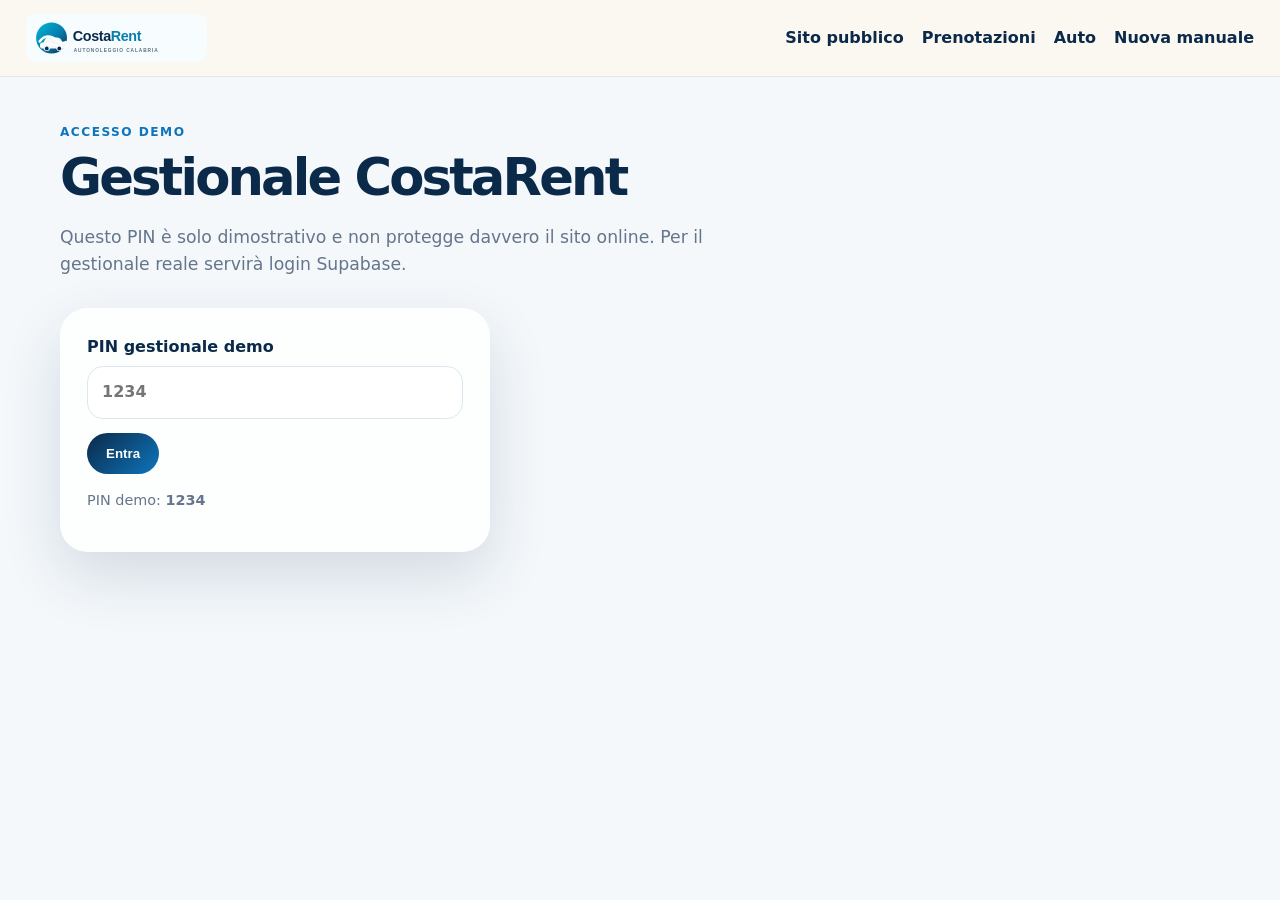
==== admin.html @ a985a546 "Add files via upload" ====
<!doctype html>
<html lang="it">
<head>
  <meta charset="utf-8" />
  <meta name="viewport" content="width=device-width, initial-scale=1" />
  <title>Gestionale CostaRent</title>
  <meta name="robots" content="noindex" />
  <link rel="icon" href="assets/favicon.svg" type="image/svg+xml" />
  <link rel="stylesheet" href="styles.css" />
</head>
<body class="admin-body">
  <header class="site-header admin-header">
    <a class="brand" href="index.html"><img src="assets/logo.svg" alt="CostaRent" /></a>
    <nav class="nav admin-nav"><a href="index.html">Sito pubblico</a><a href="#prenotazioni">Prenotazioni</a><a href="#auto-admin">Auto</a><a href="#manuale">Nuova manuale</a></nav>
  </header>

  <main class="section-pad admin-main">
    <div class="container">
      <section class="admin-login" id="adminLogin">
        <div class="section-head"><span class="eyebrow">Accesso demo</span><h1>Gestionale CostaRent</h1><p>Questo PIN è solo dimostrativo e non protegge davvero il sito online. Per il gestionale reale servirà login Supabase.</p></div>
        <div class="booking-form small-form">
          <label>PIN gestionale demo <input type="password" id="adminPin" placeholder="1234" /></label>
          <button class="btn btn-primary" id="loginBtn" type="button">Entra</button>
          <p class="form-small">PIN demo: <strong>1234</strong></p>
        </div>
      </section>

      <section class="admin-dashboard hidden" id="adminDashboard">
        <div class="section-head admin-title-row">
          <div><span class="eyebrow">Pannello operativo</span><h1>Gestionale CostaRent</h1><p>Gestisci auto, prezzi, disponibilità e prenotazioni. I dati demo sono salvati nel browser.</p></div>
          <div class="action-row"><button class="btn btn-secondary" id="exportJson" type="button">Esporta backup</button><label class="btn btn-ghost file-label">Importa backup<input type="file" id="importJson" accept="application/json" /></label><button class="btn btn-danger" id="resetDemo" type="button">Reset demo</button></div>
        </div>

        <div class="dashboard-grid">
          <article class="stat-card"><span>Richieste totali</span><strong id="statBookings">0</strong></article>
          <article class="stat-card"><span>Auto attive</span><strong id="statCars">0</strong></article>
          <article class="stat-card"><span>Incasso stimato</span><strong id="statRevenue">0€</strong></article>
          <article class="stat-card"><span>Occupate oggi</span><strong id="statBusy">0</strong></article>
        </div>

        <section class="admin-section" id="prenotazioni">
          <div class="admin-section-head"><div><span class="eyebrow">Prenotazioni</span><h2>Richieste e noleggi</h2></div><button class="btn btn-secondary" id="exportCsv" type="button">Esporta CSV</button></div>
          <div class="filters-row">
            <label>Cerca <input type="search" id="bookingSearch" placeholder="Nome, telefono, auto..." /></label>
            <label>Stato <select id="statusFilter"><option value="">Tutti</option><option>Richiesta</option><option>Confermata</option><option>In corso</option><option>Conclusa</option><option>Annullata</option></select></label>
          </div>
          <div class="table-wrap"><table class="data-table"><thead><tr><th>Cliente</th><th>Auto</th><th>Date</th><th>Giorni</th><th>Totale</th><th>Stato</th><th>Azioni</th></tr></thead><tbody id="adminBookingsBody"></tbody></table></div>
        </section>

        <section class="admin-section" id="auto-admin">
          <div class="admin-section-head"><div><span class="eyebrow">Flotta</span><h2>Auto e prezzi</h2></div></div>
          <div class="admin-grid-2">
            <form class="booking-form" id="carForm">
              <h3 id="carFormTitle">Aggiungi/modifica auto</h3>
              <input type="hidden" id="carId" />
              <label>Nome auto <input type="text" id="carName" placeholder="Fiat Panda Hybrid 1" required /></label>
              <div class="form-row"><label>Nome breve <input type="text" id="carShort" placeholder="Panda 1" /></label><label>Targa/telaio demo <input type="text" id="carPlate" placeholder="Da definire" /></label></div>
              <div class="form-row"><label>Posti <input type="number" id="carSeats" min="2" max="9" value="4" /></label><label>Alimentazione <input type="text" id="carFuel" placeholder="Hybrid" /></label></div>
              <div class="form-row"><label>Prezzo luglio/agosto <input type="number" id="carSummer" min="0" required /></label><label>Prezzo altri mesi <input type="number" id="carLow" min="0" required /></label></div>
              <label>Stato <select id="carStatus"><option value="active">Attiva/prenotabile</option><option value="maintenance">Manutenzione</option><option value="inactive">Non visibile</option></select></label>
              <label>Descrizione <textarea id="carDescription" rows="3" placeholder="Compatta, economica, ideale per..."></textarea></label>
              <div class="action-row"><button class="btn btn-primary" type="submit">Salva auto</button><button class="btn btn-ghost" id="newCar" type="button">Nuova</button></div>
            </form>
            <div class="table-wrap"><table class="data-table"><thead><tr><th>Auto</th><th>Prezzi</th><th>Stato</th><th>Azioni</th></tr></thead><tbody id="adminCarsBody"></tbody></table></div>
          </div>
        </section>

        <section class="admin-section" id="manuale">
          <div class="admin-section-head"><div><span class="eyebrow">Inserimento manuale</span><h2>Nuova prenotazione dal gestionale</h2><p>Utile se ti chiamano su WhatsApp o telefono.</p></div></div>
          <form class="booking-form" id="manualBookingForm">
            <div class="form-row"><label>Auto <select id="manualCar"></select></label><label>Stato <select id="manualStatus"><option>Richiesta</option><option>Confermata</option><option>In corso</option></select></label></div>
            <div class="form-row"><label>Dal <input type="date" id="manualStart" required /></label><label>Al <input type="date" id="manualEnd" required /></label></div>
            <div class="form-row"><label>Cliente <input type="text" id="manualName" required /></label><label>Telefono <input type="tel" id="manualPhone" required /></label></div>
            <label>Ritiro/consegna <input type="text" id="manualPickup" /></label>
            <label>Note <textarea id="manualNotes" rows="3"></textarea></label>
            <div class="estimate" id="manualEstimate">Seleziona auto e date.</div>
            <button class="btn btn-primary" type="submit">Salva prenotazione manuale</button>
          </form>
        </section>
      </section>
    </div>
  </main>
  <script src="admin.js"></script>
</body>
</html>
---- styles.css ----
:root{--navy:#0b2a4a;--blue:#0e75bc;--cyan:#39b7d7;--sand:#f6e7c9;--cream:#fbf7ef;--ink:#132238;--muted:#65758b;--line:#dce6ef;--white:#fff;--green:#18966f;--red:#d94848;--orange:#d98b18;--shadow:0 24px 60px rgba(11,42,74,.14);--radius:28px}*{box-sizing:border-box}html{scroll-behavior:smooth}body{margin:0;font-family:Inter,system-ui,-apple-system,BlinkMacSystemFont,"Segoe UI",sans-serif;color:var(--ink);background:var(--cream);line-height:1.55}a{color:inherit}.container{width:min(100% - 40px,1160px);margin:0 auto}.site-header{position:sticky;top:0;z-index:40;display:flex;align-items:center;justify-content:space-between;gap:20px;padding:14px 26px;background:rgba(251,247,239,.88);backdrop-filter:blur(16px);border-bottom:1px solid rgba(11,42,74,.08)}.brand img{height:48px;display:block}.nav{display:flex;align-items:center;gap:18px;font-weight:750}.nav a{text-decoration:none;color:var(--navy)}.nav-cta{background:var(--navy);color:#fff!important;padding:10px 16px;border-radius:999px}.nav-toggle{display:none;border:0;background:var(--navy);color:#fff;font-size:22px;border-radius:12px;padding:8px 12px}.section-pad{padding:78px 0}.hero{position:relative;overflow:hidden;min-height:calc(100vh - 76px);display:grid;align-items:center}.hero-bg{position:absolute;inset:0;background:radial-gradient(circle at 15% 10%,rgba(57,183,215,.22),transparent 34%),linear-gradient(135deg,#fdf9ef 0%,#edf9ff 54%,#d7edf7 100%);z-index:-2}.hero-bg:after{content:"";position:absolute;right:-10%;bottom:-15%;width:52vw;height:52vw;background:linear-gradient(135deg,rgba(14,117,188,.2),rgba(11,42,74,.05));border-radius:50%;z-index:-1}.hero-grid{display:grid;grid-template-columns:1.05fr .95fr;gap:48px;align-items:center}.eyebrow{display:inline-flex;text-transform:uppercase;letter-spacing:.12em;font-size:.76rem;font-weight:900;color:var(--blue);margin-bottom:10px}.hero h1,.section-head h2,.admin-main h1{font-size:clamp(2.4rem,6vw,5rem);line-height:.98;margin:0 0 22px;color:var(--navy);letter-spacing:-.055em}.section-head h2{font-size:clamp(2rem,4vw,3.4rem)}.admin-main h1{font-size:clamp(2rem,4vw,3.5rem)}.hero p,.section-head p,.booking-intro p{font-size:1.08rem;color:var(--muted);max-width:720px}.hero-actions,.cta-actions,.action-row,.wizard-buttons,.filters-row{display:flex;gap:12px;flex-wrap:wrap;align-items:center}.btn{appearance:none;border:0;border-radius:999px;padding:13px 19px;font-weight:850;text-decoration:none;display:inline-flex;align-items:center;justify-content:center;gap:8px;cursor:pointer;transition:.2s ease;box-shadow:none}.btn:hover{transform:translateY(-1px)}.btn-primary{background:linear-gradient(135deg,var(--navy),var(--blue));color:#fff}.btn-secondary{background:#fff;color:var(--navy);border:1px solid var(--line)}.btn-ghost{background:transparent;border:1px solid var(--line);color:var(--navy)}.btn-danger{background:#fff0f0;color:#a31d1d;border:1px solid #ffd1d1}.btn-light{background:#fff;color:var(--navy)}.btn-outline-light{background:transparent;color:#fff;border:1px solid rgba(255,255,255,.55)}.trust-row{display:flex;gap:10px;flex-wrap:wrap;margin-top:26px}.trust-row span{padding:8px 12px;border-radius:999px;background:rgba(255,255,255,.75);font-size:.9rem;font-weight:800;color:var(--navy)}.hero-card,.fleet-card,.pricing-card,.pricing-note,.booking-form,.step,.stat-card,.admin-login .small-form{position:relative;background:rgba(255,255,255,.78);border:1px solid rgba(255,255,255,.88);box-shadow:var(--shadow);border-radius:var(--radius);padding:26px;overflow:hidden}.hero-card{min-height:440px;display:grid;align-content:end}.card-glow{position:absolute;inset:auto -80px -80px auto;width:240px;height:240px;border-radius:50%;background:rgba(57,183,215,.24)}.car-illustration{height:230px;position:relative}.road{position:absolute;left:0;right:0;bottom:38px;height:8px;background:linear-gradient(90deg,transparent,var(--navy),transparent);border-radius:999px}.car-shape{position:absolute;left:10%;right:8%;bottom:58px;height:92px;background:linear-gradient(135deg,var(--blue),var(--navy));border-radius:38px 54px 26px 26px}.car-shape:before{content:"";position:absolute;left:18%;top:-42px;width:45%;height:60px;background:inherit;border-radius:55px 65px 0 0}.window{position:absolute;left:25%;top:-30px;width:30%;height:35px;background:#dff6ff;border-radius:32px 32px 4px 4px}.wheel{position:absolute;bottom:-26px;width:52px;height:52px;background:#071c32;border:8px solid #fff;border-radius:50%}.wheel-left{left:18%}.wheel-right{right:16%}.mini-list{padding-left:20px;color:var(--muted);font-weight:650}.strip{background:var(--navy);color:#fff}.strip-grid{display:grid;grid-template-columns:repeat(4,1fr)}.strip-grid div{padding:22px;border-right:1px solid rgba(255,255,255,.16)}.strip-grid strong{display:block;font-size:1.8rem}.strip-grid span{color:#b7d3e6}.section-head{margin-bottom:30px}.section-head.inline-head,.admin-title-row,.admin-section-head{display:flex;justify-content:space-between;gap:20px;align-items:flex-start}.alt{background:#eef7fb}.fleet-grid,.pricing-grid,.steps-grid,.dashboard-grid,.admin-grid-2{display:grid;gap:20px}.fleet-grid.three{grid-template-columns:repeat(3,1fr)}.pricing-grid{grid-template-columns:1fr 1fr 1fr}.steps-grid{grid-template-columns:repeat(4,1fr)}.dashboard-grid{grid-template-columns:repeat(4,1fr);margin:20px 0 30px}.admin-grid-2{grid-template-columns:.9fr 1.1fr;align-items:start}.fleet-card h3,.pricing-card h3,.step h3{margin:10px 0;color:var(--navy)}.fleet-top{display:flex;justify-content:space-between;align-items:center;gap:10px}.badge,.price-tag,.status-pill{display:inline-flex;align-items:center;border-radius:999px;padding:6px 10px;font-size:.82rem;font-weight:900}.badge{background:#eaf7ff;color:var(--blue)}.price-tag{background:#fff3cf;color:#8f6200}.status-pill{background:#eef3f7;color:#30445d}.status-pill.request{background:#fff3cf;color:#8f6200}.status-pill.confirmed{background:#dff9ed;color:#0d7b56}.status-pill.active{background:#dff9ed;color:#0d7b56}.status-pill.running{background:#e7f1ff;color:#155da4}.status-pill.done{background:#eff2f4;color:#51606f}.status-pill.cancelled,.status-pill.inactive{background:#ffe8e8;color:#b42318}.status-pill.maintenance{background:#fff0dd;color:#a45b00}.fleet-car,.car-icon{display:block;border-radius:36px;background:linear-gradient(135deg,var(--blue),var(--navy));position:relative}.fleet-car{height:110px;margin:20px 0}.fleet-car:before,.car-icon:before{content:"";position:absolute;left:22%;top:25%;width:42%;height:28%;border-radius:20px 20px 4px 4px;background:#dff6ff}.fleet-car:after,.car-icon:after{content:"";position:absolute;left:16%;right:16%;bottom:-13px;height:26px;background:radial-gradient(circle at 25% 50%,#071c32 0 10px,transparent 11px),radial-gradient(circle at 75% 50%,#071c32 0 10px,transparent 11px)}.panda-2{background:linear-gradient(135deg,#19a3bf,#0b2a4a)}.ypsilon{background:linear-gradient(135deg,#d8a24b,#0b2a4a)}.car-icon{width:54px;height:34px;border-radius:14px}.features{list-style:none;padding:0;margin:16px 0;display:grid;gap:8px}.features li{padding-left:20px;position:relative;color:var(--muted)}.features li:before{content:"✓";position:absolute;left:0;color:var(--green);font-weight:900}.text-link{border:0;background:transparent;color:var(--blue);font-weight:900;cursor:pointer;padding:0}.booking-layout{display:grid;grid-template-columns:.85fr 1.15fr;gap:30px;align-items:start}.notice{background:#fff7dc;border:1px solid #f0d88f;border-radius:20px;padding:16px;color:#7b5a00}.booking-panel{background:rgba(255,255,255,.45);border:1px solid var(--line);padding:12px;border-radius:34px}.booking-steps{display:grid;grid-template-columns:repeat(4,1fr);gap:10px;margin-bottom:16px}.booking-step{border:1px solid var(--line);background:#fff;color:var(--muted);border-radius:18px;padding:12px;font-weight:900;cursor:pointer}.booking-step.active{background:var(--navy);color:#fff}.booking-step span{display:inline-grid;place-items:center;width:24px;height:24px;border-radius:50%;background:rgba(255,255,255,.18);margin-right:4px}.form-screen{display:none}.form-screen.active{display:block}.form-row{display:grid;grid-template-columns:1fr 1fr;gap:14px}label{display:grid;gap:7px;font-weight:850;color:var(--navy);margin-bottom:14px}input,select,textarea{width:100%;border:1px solid var(--line);border-radius:16px;padding:13px 14px;font:inherit;background:#fff;color:var(--ink)}textarea{resize:vertical}.car-choice-grid{display:grid;gap:12px}.car-choice{display:grid;grid-template-columns:auto 1fr auto;gap:14px;text-align:left;align-items:center;border:1px solid var(--line);background:#fff;border-radius:20px;padding:14px;cursor:pointer}.car-choice.selected{border-color:var(--blue);box-shadow:0 0 0 4px rgba(14,117,188,.12)}.car-choice h4{margin:0;color:var(--navy)}.car-choice p{margin:2px 0 0;color:var(--muted);font-size:.93rem}.availability-box,.estimate,.summary-card{border-radius:18px;border:1px solid var(--line);padding:14px;background:#fff;margin:14px 0}.availability-box.ok{background:#eafaf2;border-color:#abebce;color:#0b6a4b}.availability-box.no{background:#fff0f0;border-color:#ffd1d1;color:#a31d1d}.summary-card{display:grid;gap:9px}.summary-row{display:flex;justify-content:space-between;gap:12px;border-bottom:1px dashed var(--line);padding-bottom:8px}.summary-row:last-child{border-bottom:0}.form-small{font-size:.9rem;color:var(--muted)}.wizard-buttons{justify-content:space-between;margin-top:18px}.table-wrap{overflow:auto;background:#fff;border:1px solid var(--line);border-radius:24px;box-shadow:0 12px 30px rgba(11,42,74,.07)}.data-table{width:100%;border-collapse:collapse;min-width:760px}.data-table th,.data-table td{padding:14px;border-bottom:1px solid var(--line);text-align:left;vertical-align:top}.data-table th{background:#f5f9fc;color:var(--navy);font-size:.86rem;text-transform:uppercase;letter-spacing:.06em}.empty-row{text-align:center!important;color:var(--muted);padding:30px!important}.step span{display:grid;place-items:center;width:42px;height:42px;border-radius:50%;background:var(--navy);color:#fff;font-weight:900}.cta-band{background:linear-gradient(135deg,var(--navy),var(--blue));color:#fff;padding:54px 0}.cta-grid{display:flex;justify-content:space-between;align-items:center;gap:20px}.cta-grid h2{font-size:2.4rem;margin:0}.footer{background:#071c32;color:#d7e6f1;padding:46px 0 20px}.footer-grid{display:grid;grid-template-columns:1.4fr .8fr 1fr;gap:26px}.footer-logo{height:52px;filter:brightness(1.5)}.footer a{display:block;text-decoration:none;color:#d7e6f1;margin:7px 0}.admin-body{background:#f4f8fb}.admin-main{padding-top:42px}.hidden{display:none!important}.small-form{max-width:430px}.admin-section{margin-top:34px}.stat-card{box-shadow:none}.stat-card span{color:var(--muted);font-weight:850}.stat-card strong{display:block;margin-top:8px;font-size:2rem;color:var(--navy)}.filters-row{margin:10px 0 18px}.filters-row label{min-width:220px;margin-bottom:0}.inline-actions{display:flex;gap:6px;flex-wrap:wrap}.mini-btn{border:1px solid var(--line);background:#fff;border-radius:12px;padding:7px 9px;font-weight:850;cursor:pointer}.mini-btn.danger{color:#b42318;background:#fff0f0}.file-label input{display:none}.prices-wrap .data-table{min-width:600px}
@media (max-width:920px){.nav-toggle{display:block}.nav{position:absolute;top:78px;left:12px;right:12px;background:#fff;border:1px solid var(--line);border-radius:24px;box-shadow:var(--shadow);padding:18px;display:none;flex-direction:column;align-items:stretch}.nav.open{display:flex}.hero-grid,.booking-layout,.admin-grid-2{grid-template-columns:1fr}.fleet-grid.three,.pricing-grid,.steps-grid,.dashboard-grid{grid-template-columns:1fr 1fr}.section-head.inline-head,.admin-title-row,.admin-section-head,.cta-grid{display:grid}.admin-nav{display:flex;position:static;box-shadow:none;border:0;background:transparent;flex-direction:row;padding:0}.admin-header .nav{display:flex}.admin-header .nav-toggle{display:none}}
@media (max-width:560px){.container{width:min(100% - 24px,1160px)}.section-pad{padding:52px 0}.site-header{padding:12px}.brand img{height:42px}.hero-card,.fleet-card,.pricing-card,.pricing-note,.booking-form,.step{border-radius:22px;padding:20px}.strip-grid,.fleet-grid.three,.pricing-grid,.steps-grid,.dashboard-grid{grid-template-columns:1fr}.strip-grid div{border-right:0;border-bottom:1px solid rgba(255,255,255,.16)}.form-row,.booking-steps{grid-template-columns:1fr}.hero-actions .btn,.cta-actions .btn,.action-row .btn,.wizard-buttons .btn{width:100%}.car-choice{grid-template-columns:auto 1fr}.car-choice .price-tag{grid-column:1 / -1;justify-self:start}.summary-row{display:grid}.footer-grid{grid-template-columns:1fr}.admin-header{align-items:flex-start}.admin-header .nav{flex-wrap:wrap;font-size:.9rem}.data-table{min-width:720px}}
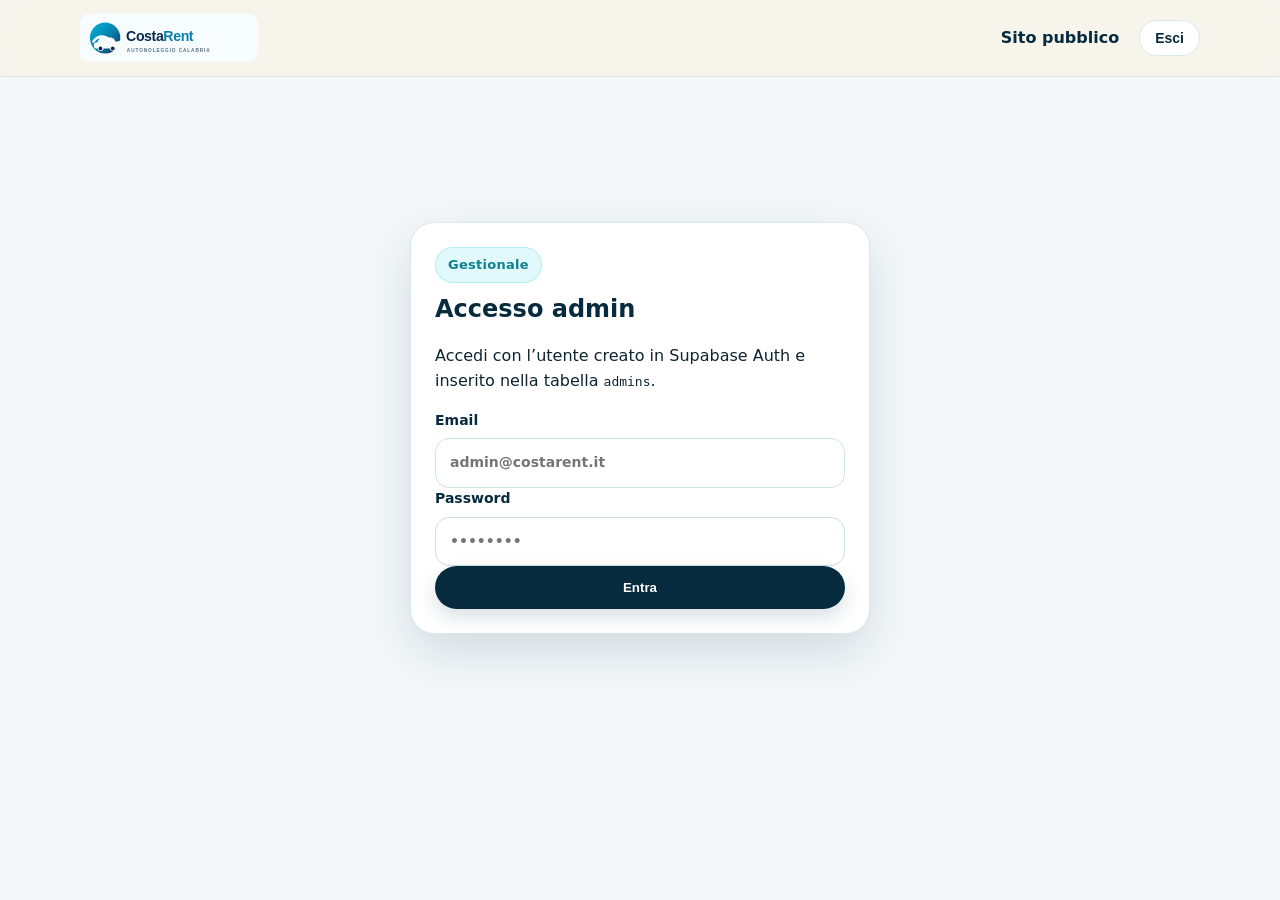
==== commit c74a187c: "Add files via upload" ====
--- a/admin.html
+++ b/admin.html
@@ -4,82 +4,147 @@
   <meta charset="utf-8" />
   <meta name="viewport" content="width=device-width, initial-scale=1" />
   <title>Gestionale CostaRent</title>
-  <meta name="robots" content="noindex" />
-  <link rel="icon" href="assets/favicon.svg" type="image/svg+xml" />
+  <link rel="icon" href="assets/favicon.svg" />
   <link rel="stylesheet" href="styles.css" />
 </head>
 <body class="admin-body">
   <header class="site-header admin-header">
-    <a class="brand" href="index.html"><img src="assets/logo.svg" alt="CostaRent" /></a>
-    <nav class="nav admin-nav"><a href="index.html">Sito pubblico</a><a href="#prenotazioni">Prenotazioni</a><a href="#auto-admin">Auto</a><a href="#manuale">Nuova manuale</a></nav>
+    <nav class="nav container">
+      <a class="brand" href="index.html"><img src="assets/logo.svg" alt="CostaRent" /></a>
+      <div class="nav-links always-visible">
+        <a href="index.html">Sito pubblico</a>
+        <button class="btn btn-small btn-ghost" id="logoutBtn">Esci</button>
+      </div>
+    </nav>
   </header>
 
-  <main class="section-pad admin-main">
-    <div class="container">
-      <section class="admin-login" id="adminLogin">
-        <div class="section-head"><span class="eyebrow">Accesso demo</span><h1>Gestionale CostaRent</h1><p>Questo PIN è solo dimostrativo e non protegge davvero il sito online. Per il gestionale reale servirà login Supabase.</p></div>
-        <div class="booking-form small-form">
-          <label>PIN gestionale demo <input type="password" id="adminPin" placeholder="1234" /></label>
-          <button class="btn btn-primary" id="loginBtn" type="button">Entra</button>
-          <p class="form-small">PIN demo: <strong>1234</strong></p>
+  <main class="container admin-main">
+    <section id="loginPanel" class="login-panel">
+      <div class="login-card">
+        <span class="eyebrow">Gestionale</span>
+        <h1>Accesso admin</h1>
+        <p>Accedi con l’utente creato in Supabase Auth e inserito nella tabella <code>admins</code>.</p>
+        <form id="loginForm">
+          <label>Email<input id="loginEmail" type="email" required placeholder="admin@costarent.it" /></label>
+          <label>Password<input id="loginPassword" type="password" required placeholder="••••••••" /></label>
+          <button class="btn btn-full" type="submit">Entra</button>
+          <p class="form-msg" id="loginMessage"></p>
+        </form>
+      </div>
+    </section>
+
+    <section id="adminPanel" class="hidden">
+      <div class="admin-title">
+        <div>
+          <span class="eyebrow">Dashboard</span>
+          <h1>Gestionale CostaRent</h1>
+        </div>
+        <button class="btn" id="refreshBtn">Aggiorna</button>
+      </div>
+
+      <div class="stats-grid">
+        <div class="stat"><small>Richieste nuove</small><strong id="statRequests">0</strong></div>
+        <div class="stat"><small>Confermate/in corso</small><strong id="statActive">0</strong></div>
+        <div class="stat"><small>Auto attive</small><strong id="statCars">0</strong></div>
+        <div class="stat"><small>Incasso stimato</small><strong id="statRevenue">0€</strong></div>
+      </div>
+
+      <div class="tabs">
+        <button class="tab-btn active" data-tab="bookingsTab">Prenotazioni</button>
+        <button class="tab-btn" data-tab="carsTab">Auto</button>
+        <button class="tab-btn" data-tab="manualTab">Nuova prenotazione manuale</button>
+      </div>
+
+      <section id="bookingsTab" class="tab-panel">
+        <div class="admin-card">
+          <div class="table-toolbar">
+            <h2>Prenotazioni</h2>
+            <div>
+              <select id="statusFilter">
+                <option value="all">Tutti gli stati</option>
+                <option value="request">Richiesta</option>
+                <option value="confirmed">Confermata</option>
+                <option value="active">In corso</option>
+                <option value="completed">Conclusa</option>
+                <option value="cancelled">Annullata</option>
+              </select>
+              <button class="btn btn-small" id="exportCsvBtn">Esporta CSV</button>
+            </div>
+          </div>
+          <div class="table-wrap">
+            <table>
+              <thead>
+                <tr><th>Codice</th><th>Cliente</th><th>Auto</th><th>Date</th><th>Totale</th><th>Stato</th><th>Azioni</th></tr>
+              </thead>
+              <tbody id="bookingsTable"></tbody>
+            </table>
+          </div>
         </div>
       </section>
 
-      <section class="admin-dashboard hidden" id="adminDashboard">
-        <div class="section-head admin-title-row">
-          <div><span class="eyebrow">Pannello operativo</span><h1>Gestionale CostaRent</h1><p>Gestisci auto, prezzi, disponibilità e prenotazioni. I dati demo sono salvati nel browser.</p></div>
-          <div class="action-row"><button class="btn btn-secondary" id="exportJson" type="button">Esporta backup</button><label class="btn btn-ghost file-label">Importa backup<input type="file" id="importJson" accept="application/json" /></label><button class="btn btn-danger" id="resetDemo" type="button">Reset demo</button></div>
+      <section id="carsTab" class="tab-panel hidden">
+        <div class="admin-grid">
+          <div class="admin-card">
+            <h2>Auto in flotta</h2>
+            <div id="adminCarsList" class="admin-cars-list"></div>
+          </div>
+          <div class="admin-card">
+            <h2 id="carFormTitle">Aggiungi auto</h2>
+            <form id="carForm" class="stack-form">
+              <input type="hidden" id="carId" />
+              <label>Nome auto<input id="carName" type="text" required placeholder="Fiat Panda Hybrid 1" /></label>
+              <label>Slug<input id="carSlug" type="text" required placeholder="panda-hybrid-1" /></label>
+              <div class="two-cols">
+                <label>Categoria<input id="carCategory" type="text" placeholder="Citycar Hybrid" /></label>
+                <label>Alimentazione<input id="carFuel" type="text" placeholder="Hybrid" /></label>
+              </div>
+              <div class="three-cols">
+                <label>Posti<input id="carSeats" type="number" min="1" value="5" /></label>
+                <label>Porte<input id="carDoors" type="number" min="1" value="5" /></label>
+                <label>Ordine<input id="carOrder" type="number" min="0" value="1" /></label>
+              </div>
+              <div class="two-cols">
+                <label>Prezzo luglio/agosto<input id="carHighPrice" type="number" min="0" step="1" required /></label>
+                <label>Prezzo altri mesi<input id="carLowPrice" type="number" min="0" step="1" required /></label>
+              </div>
+              <label>Cauzione indicativa<input id="carDeposit" type="number" min="0" step="50" /></label>
+              <label>Descrizione<textarea id="carDescription" rows="3"></textarea></label>
+              <label>URL immagine<input id="carImage" type="url" placeholder="https://..." /></label>
+              <label class="check-row"><input id="carActive" type="checkbox" checked /> Visibile sul sito</label>
+              <div class="button-row">
+                <button class="btn" type="submit">Salva auto</button>
+                <button class="btn btn-ghost" type="button" id="resetCarForm">Pulisci</button>
+              </div>
+              <p class="form-msg" id="carFormMessage"></p>
+            </form>
+          </div>
         </div>
+      </section>
 
-        <div class="dashboard-grid">
-          <article class="stat-card"><span>Richieste totali</span><strong id="statBookings">0</strong></article>
-          <article class="stat-card"><span>Auto attive</span><strong id="statCars">0</strong></article>
-          <article class="stat-card"><span>Incasso stimato</span><strong id="statRevenue">0€</strong></article>
-          <article class="stat-card"><span>Occupate oggi</span><strong id="statBusy">0</strong></article>
+      <section id="manualTab" class="tab-panel hidden">
+        <div class="admin-card narrow">
+          <h2>Inserisci prenotazione manuale</h2>
+          <form id="manualBookingForm" class="stack-form">
+            <label>Auto<select id="manualCar" required></select></label>
+            <div class="two-cols">
+              <label>Ritiro<input id="manualPickup" type="date" required /></label>
+              <label>Riconsegna<input id="manualReturn" type="date" required /></label>
+            </div>
+            <div class="two-cols">
+              <label>Nome cliente<input id="manualName" required /></label>
+              <label>Telefono<input id="manualPhone" required /></label>
+            </div>
+            <label>Email<input id="manualEmail" type="email" required /></label>
+            <label>Note<textarea id="manualNotes" rows="3"></textarea></label>
+            <button class="btn" type="submit">Crea prenotazione</button>
+            <p class="form-msg" id="manualMessage"></p>
+          </form>
         </div>
+      </section>
+    </section>
+  </main>
 
-        <section class="admin-section" id="prenotazioni">
-          <div class="admin-section-head"><div><span class="eyebrow">Prenotazioni</span><h2>Richieste e noleggi</h2></div><button class="btn btn-secondary" id="exportCsv" type="button">Esporta CSV</button></div>
-          <div class="filters-row">
-            <label>Cerca <input type="search" id="bookingSearch" placeholder="Nome, telefono, auto..." /></label>
-            <label>Stato <select id="statusFilter"><option value="">Tutti</option><option>Richiesta</option><option>Confermata</option><option>In corso</option><option>Conclusa</option><option>Annullata</option></select></label>
-          </div>
-          <div class="table-wrap"><table class="data-table"><thead><tr><th>Cliente</th><th>Auto</th><th>Date</th><th>Giorni</th><th>Totale</th><th>Stato</th><th>Azioni</th></tr></thead><tbody id="adminBookingsBody"></tbody></table></div>
-        </section>
-
-        <section class="admin-section" id="auto-admin">
-          <div class="admin-section-head"><div><span class="eyebrow">Flotta</span><h2>Auto e prezzi</h2></div></div>
-          <div class="admin-grid-2">
-            <form class="booking-form" id="carForm">
-              <h3 id="carFormTitle">Aggiungi/modifica auto</h3>
-              <input type="hidden" id="carId" />
-              <label>Nome auto <input type="text" id="carName" placeholder="Fiat Panda Hybrid 1" required /></label>
-              <div class="form-row"><label>Nome breve <input type="text" id="carShort" placeholder="Panda 1" /></label><label>Targa/telaio demo <input type="text" id="carPlate" placeholder="Da definire" /></label></div>
-              <div class="form-row"><label>Posti <input type="number" id="carSeats" min="2" max="9" value="4" /></label><label>Alimentazione <input type="text" id="carFuel" placeholder="Hybrid" /></label></div>
-              <div class="form-row"><label>Prezzo luglio/agosto <input type="number" id="carSummer" min="0" required /></label><label>Prezzo altri mesi <input type="number" id="carLow" min="0" required /></label></div>
-              <label>Stato <select id="carStatus"><option value="active">Attiva/prenotabile</option><option value="maintenance">Manutenzione</option><option value="inactive">Non visibile</option></select></label>
-              <label>Descrizione <textarea id="carDescription" rows="3" placeholder="Compatta, economica, ideale per..."></textarea></label>
-              <div class="action-row"><button class="btn btn-primary" type="submit">Salva auto</button><button class="btn btn-ghost" id="newCar" type="button">Nuova</button></div>
-            </form>
-            <div class="table-wrap"><table class="data-table"><thead><tr><th>Auto</th><th>Prezzi</th><th>Stato</th><th>Azioni</th></tr></thead><tbody id="adminCarsBody"></tbody></table></div>
-          </div>
-        </section>
-
-        <section class="admin-section" id="manuale">
-          <div class="admin-section-head"><div><span class="eyebrow">Inserimento manuale</span><h2>Nuova prenotazione dal gestionale</h2><p>Utile se ti chiamano su WhatsApp o telefono.</p></div></div>
-          <form class="booking-form" id="manualBookingForm">
-            <div class="form-row"><label>Auto <select id="manualCar"></select></label><label>Stato <select id="manualStatus"><option>Richiesta</option><option>Confermata</option><option>In corso</option></select></label></div>
-            <div class="form-row"><label>Dal <input type="date" id="manualStart" required /></label><label>Al <input type="date" id="manualEnd" required /></label></div>
-            <div class="form-row"><label>Cliente <input type="text" id="manualName" required /></label><label>Telefono <input type="tel" id="manualPhone" required /></label></div>
-            <label>Ritiro/consegna <input type="text" id="manualPickup" /></label>
-            <label>Note <textarea id="manualNotes" rows="3"></textarea></label>
-            <div class="estimate" id="manualEstimate">Seleziona auto e date.</div>
-            <button class="btn btn-primary" type="submit">Salva prenotazione manuale</button>
-          </form>
-        </section>
-      </section>
-    </div>
-  </main>
-  <script src="admin.js"></script>
+  <script src="config.js"></script>
+  <script type="module" src="js/admin.js"></script>
 </body>
 </html>
--- a/styles.css
+++ b/styles.css
@@ -1,3 +1,26 @@
-:root{--navy:#0b2a4a;--blue:#0e75bc;--cyan:#39b7d7;--sand:#f6e7c9;--cream:#fbf7ef;--ink:#132238;--muted:#65758b;--line:#dce6ef;--white:#fff;--green:#18966f;--red:#d94848;--orange:#d98b18;--shadow:0 24px 60px rgba(11,42,74,.14);--radius:28px}*{box-sizing:border-box}html{scroll-behavior:smooth}body{margin:0;font-family:Inter,system-ui,-apple-system,BlinkMacSystemFont,"Segoe UI",sans-serif;color:var(--ink);background:var(--cream);line-height:1.55}a{color:inherit}.container{width:min(100% - 40px,1160px);margin:0 auto}.site-header{position:sticky;top:0;z-index:40;display:flex;align-items:center;justify-content:space-between;gap:20px;padding:14px 26px;background:rgba(251,247,239,.88);backdrop-filter:blur(16px);border-bottom:1px solid rgba(11,42,74,.08)}.brand img{height:48px;display:block}.nav{display:flex;align-items:center;gap:18px;font-weight:750}.nav a{text-decoration:none;color:var(--navy)}.nav-cta{background:var(--navy);color:#fff!important;padding:10px 16px;border-radius:999px}.nav-toggle{display:none;border:0;background:var(--navy);color:#fff;font-size:22px;border-radius:12px;padding:8px 12px}.section-pad{padding:78px 0}.hero{position:relative;overflow:hidden;min-height:calc(100vh - 76px);display:grid;align-items:center}.hero-bg{position:absolute;inset:0;background:radial-gradient(circle at 15% 10%,rgba(57,183,215,.22),transparent 34%),linear-gradient(135deg,#fdf9ef 0%,#edf9ff 54%,#d7edf7 100%);z-index:-2}.hero-bg:after{content:"";position:absolute;right:-10%;bottom:-15%;width:52vw;height:52vw;background:linear-gradient(135deg,rgba(14,117,188,.2),rgba(11,42,74,.05));border-radius:50%;z-index:-1}.hero-grid{display:grid;grid-template-columns:1.05fr .95fr;gap:48px;align-items:center}.eyebrow{display:inline-flex;text-transform:uppercase;letter-spacing:.12em;font-size:.76rem;font-weight:900;color:var(--blue);margin-bottom:10px}.hero h1,.section-head h2,.admin-main h1{font-size:clamp(2.4rem,6vw,5rem);line-height:.98;margin:0 0 22px;color:var(--navy);letter-spacing:-.055em}.section-head h2{font-size:clamp(2rem,4vw,3.4rem)}.admin-main h1{font-size:clamp(2rem,4vw,3.5rem)}.hero p,.section-head p,.booking-intro p{font-size:1.08rem;color:var(--muted);max-width:720px}.hero-actions,.cta-actions,.action-row,.wizard-buttons,.filters-row{display:flex;gap:12px;flex-wrap:wrap;align-items:center}.btn{appearance:none;border:0;border-radius:999px;padding:13px 19px;font-weight:850;text-decoration:none;display:inline-flex;align-items:center;justify-content:center;gap:8px;cursor:pointer;transition:.2s ease;box-shadow:none}.btn:hover{transform:translateY(-1px)}.btn-primary{background:linear-gradient(135deg,var(--navy),var(--blue));color:#fff}.btn-secondary{background:#fff;color:var(--navy);border:1px solid var(--line)}.btn-ghost{background:transparent;border:1px solid var(--line);color:var(--navy)}.btn-danger{background:#fff0f0;color:#a31d1d;border:1px solid #ffd1d1}.btn-light{background:#fff;color:var(--navy)}.btn-outline-light{background:transparent;color:#fff;border:1px solid rgba(255,255,255,.55)}.trust-row{display:flex;gap:10px;flex-wrap:wrap;margin-top:26px}.trust-row span{padding:8px 12px;border-radius:999px;background:rgba(255,255,255,.75);font-size:.9rem;font-weight:800;color:var(--navy)}.hero-card,.fleet-card,.pricing-card,.pricing-note,.booking-form,.step,.stat-card,.admin-login .small-form{position:relative;background:rgba(255,255,255,.78);border:1px solid rgba(255,255,255,.88);box-shadow:var(--shadow);border-radius:var(--radius);padding:26px;overflow:hidden}.hero-card{min-height:440px;display:grid;align-content:end}.card-glow{position:absolute;inset:auto -80px -80px auto;width:240px;height:240px;border-radius:50%;background:rgba(57,183,215,.24)}.car-illustration{height:230px;position:relative}.road{position:absolute;left:0;right:0;bottom:38px;height:8px;background:linear-gradient(90deg,transparent,var(--navy),transparent);border-radius:999px}.car-shape{position:absolute;left:10%;right:8%;bottom:58px;height:92px;background:linear-gradient(135deg,var(--blue),var(--navy));border-radius:38px 54px 26px 26px}.car-shape:before{content:"";position:absolute;left:18%;top:-42px;width:45%;height:60px;background:inherit;border-radius:55px 65px 0 0}.window{position:absolute;left:25%;top:-30px;width:30%;height:35px;background:#dff6ff;border-radius:32px 32px 4px 4px}.wheel{position:absolute;bottom:-26px;width:52px;height:52px;background:#071c32;border:8px solid #fff;border-radius:50%}.wheel-left{left:18%}.wheel-right{right:16%}.mini-list{padding-left:20px;color:var(--muted);font-weight:650}.strip{background:var(--navy);color:#fff}.strip-grid{display:grid;grid-template-columns:repeat(4,1fr)}.strip-grid div{padding:22px;border-right:1px solid rgba(255,255,255,.16)}.strip-grid strong{display:block;font-size:1.8rem}.strip-grid span{color:#b7d3e6}.section-head{margin-bottom:30px}.section-head.inline-head,.admin-title-row,.admin-section-head{display:flex;justify-content:space-between;gap:20px;align-items:flex-start}.alt{background:#eef7fb}.fleet-grid,.pricing-grid,.steps-grid,.dashboard-grid,.admin-grid-2{display:grid;gap:20px}.fleet-grid.three{grid-template-columns:repeat(3,1fr)}.pricing-grid{grid-template-columns:1fr 1fr 1fr}.steps-grid{grid-template-columns:repeat(4,1fr)}.dashboard-grid{grid-template-columns:repeat(4,1fr);margin:20px 0 30px}.admin-grid-2{grid-template-columns:.9fr 1.1fr;align-items:start}.fleet-card h3,.pricing-card h3,.step h3{margin:10px 0;color:var(--navy)}.fleet-top{display:flex;justify-content:space-between;align-items:center;gap:10px}.badge,.price-tag,.status-pill{display:inline-flex;align-items:center;border-radius:999px;padding:6px 10px;font-size:.82rem;font-weight:900}.badge{background:#eaf7ff;color:var(--blue)}.price-tag{background:#fff3cf;color:#8f6200}.status-pill{background:#eef3f7;color:#30445d}.status-pill.request{background:#fff3cf;color:#8f6200}.status-pill.confirmed{background:#dff9ed;color:#0d7b56}.status-pill.active{background:#dff9ed;color:#0d7b56}.status-pill.running{background:#e7f1ff;color:#155da4}.status-pill.done{background:#eff2f4;color:#51606f}.status-pill.cancelled,.status-pill.inactive{background:#ffe8e8;color:#b42318}.status-pill.maintenance{background:#fff0dd;color:#a45b00}.fleet-car,.car-icon{display:block;border-radius:36px;background:linear-gradient(135deg,var(--blue),var(--navy));position:relative}.fleet-car{height:110px;margin:20px 0}.fleet-car:before,.car-icon:before{content:"";position:absolute;left:22%;top:25%;width:42%;height:28%;border-radius:20px 20px 4px 4px;background:#dff6ff}.fleet-car:after,.car-icon:after{content:"";position:absolute;left:16%;right:16%;bottom:-13px;height:26px;background:radial-gradient(circle at 25% 50%,#071c32 0 10px,transparent 11px),radial-gradient(circle at 75% 50%,#071c32 0 10px,transparent 11px)}.panda-2{background:linear-gradient(135deg,#19a3bf,#0b2a4a)}.ypsilon{background:linear-gradient(135deg,#d8a24b,#0b2a4a)}.car-icon{width:54px;height:34px;border-radius:14px}.features{list-style:none;padding:0;margin:16px 0;display:grid;gap:8px}.features li{padding-left:20px;position:relative;color:var(--muted)}.features li:before{content:"✓";position:absolute;left:0;color:var(--green);font-weight:900}.text-link{border:0;background:transparent;color:var(--blue);font-weight:900;cursor:pointer;padding:0}.booking-layout{display:grid;grid-template-columns:.85fr 1.15fr;gap:30px;align-items:start}.notice{background:#fff7dc;border:1px solid #f0d88f;border-radius:20px;padding:16px;color:#7b5a00}.booking-panel{background:rgba(255,255,255,.45);border:1px solid var(--line);padding:12px;border-radius:34px}.booking-steps{display:grid;grid-template-columns:repeat(4,1fr);gap:10px;margin-bottom:16px}.booking-step{border:1px solid var(--line);background:#fff;color:var(--muted);border-radius:18px;padding:12px;font-weight:900;cursor:pointer}.booking-step.active{background:var(--navy);color:#fff}.booking-step span{display:inline-grid;place-items:center;width:24px;height:24px;border-radius:50%;background:rgba(255,255,255,.18);margin-right:4px}.form-screen{display:none}.form-screen.active{display:block}.form-row{display:grid;grid-template-columns:1fr 1fr;gap:14px}label{display:grid;gap:7px;font-weight:850;color:var(--navy);margin-bottom:14px}input,select,textarea{width:100%;border:1px solid var(--line);border-radius:16px;padding:13px 14px;font:inherit;background:#fff;color:var(--ink)}textarea{resize:vertical}.car-choice-grid{display:grid;gap:12px}.car-choice{display:grid;grid-template-columns:auto 1fr auto;gap:14px;text-align:left;align-items:center;border:1px solid var(--line);background:#fff;border-radius:20px;padding:14px;cursor:pointer}.car-choice.selected{border-color:var(--blue);box-shadow:0 0 0 4px rgba(14,117,188,.12)}.car-choice h4{margin:0;color:var(--navy)}.car-choice p{margin:2px 0 0;color:var(--muted);font-size:.93rem}.availability-box,.estimate,.summary-card{border-radius:18px;border:1px solid var(--line);padding:14px;background:#fff;margin:14px 0}.availability-box.ok{background:#eafaf2;border-color:#abebce;color:#0b6a4b}.availability-box.no{background:#fff0f0;border-color:#ffd1d1;color:#a31d1d}.summary-card{display:grid;gap:9px}.summary-row{display:flex;justify-content:space-between;gap:12px;border-bottom:1px dashed var(--line);padding-bottom:8px}.summary-row:last-child{border-bottom:0}.form-small{font-size:.9rem;color:var(--muted)}.wizard-buttons{justify-content:space-between;margin-top:18px}.table-wrap{overflow:auto;background:#fff;border:1px solid var(--line);border-radius:24px;box-shadow:0 12px 30px rgba(11,42,74,.07)}.data-table{width:100%;border-collapse:collapse;min-width:760px}.data-table th,.data-table td{padding:14px;border-bottom:1px solid var(--line);text-align:left;vertical-align:top}.data-table th{background:#f5f9fc;color:var(--navy);font-size:.86rem;text-transform:uppercase;letter-spacing:.06em}.empty-row{text-align:center!important;color:var(--muted);padding:30px!important}.step span{display:grid;place-items:center;width:42px;height:42px;border-radius:50%;background:var(--navy);color:#fff;font-weight:900}.cta-band{background:linear-gradient(135deg,var(--navy),var(--blue));color:#fff;padding:54px 0}.cta-grid{display:flex;justify-content:space-between;align-items:center;gap:20px}.cta-grid h2{font-size:2.4rem;margin:0}.footer{background:#071c32;color:#d7e6f1;padding:46px 0 20px}.footer-grid{display:grid;grid-template-columns:1.4fr .8fr 1fr;gap:26px}.footer-logo{height:52px;filter:brightness(1.5)}.footer a{display:block;text-decoration:none;color:#d7e6f1;margin:7px 0}.admin-body{background:#f4f8fb}.admin-main{padding-top:42px}.hidden{display:none!important}.small-form{max-width:430px}.admin-section{margin-top:34px}.stat-card{box-shadow:none}.stat-card span{color:var(--muted);font-weight:850}.stat-card strong{display:block;margin-top:8px;font-size:2rem;color:var(--navy)}.filters-row{margin:10px 0 18px}.filters-row label{min-width:220px;margin-bottom:0}.inline-actions{display:flex;gap:6px;flex-wrap:wrap}.mini-btn{border:1px solid var(--line);background:#fff;border-radius:12px;padding:7px 9px;font-weight:850;cursor:pointer}.mini-btn.danger{color:#b42318;background:#fff0f0}.file-label input{display:none}.prices-wrap .data-table{min-width:600px}
-@media (max-width:920px){.nav-toggle{display:block}.nav{position:absolute;top:78px;left:12px;right:12px;background:#fff;border:1px solid var(--line);border-radius:24px;box-shadow:var(--shadow);padding:18px;display:none;flex-direction:column;align-items:stretch}.nav.open{display:flex}.hero-grid,.booking-layout,.admin-grid-2{grid-template-columns:1fr}.fleet-grid.three,.pricing-grid,.steps-grid,.dashboard-grid{grid-template-columns:1fr 1fr}.section-head.inline-head,.admin-title-row,.admin-section-head,.cta-grid{display:grid}.admin-nav{display:flex;position:static;box-shadow:none;border:0;background:transparent;flex-direction:row;padding:0}.admin-header .nav{display:flex}.admin-header .nav-toggle{display:none}}
-@media (max-width:560px){.container{width:min(100% - 24px,1160px)}.section-pad{padding:52px 0}.site-header{padding:12px}.brand img{height:42px}.hero-card,.fleet-card,.pricing-card,.pricing-note,.booking-form,.step{border-radius:22px;padding:20px}.strip-grid,.fleet-grid.three,.pricing-grid,.steps-grid,.dashboard-grid{grid-template-columns:1fr}.strip-grid div{border-right:0;border-bottom:1px solid rgba(255,255,255,.16)}.form-row,.booking-steps{grid-template-columns:1fr}.hero-actions .btn,.cta-actions .btn,.action-row .btn,.wizard-buttons .btn{width:100%}.car-choice{grid-template-columns:auto 1fr}.car-choice .price-tag{grid-column:1 / -1;justify-self:start}.summary-row{display:grid}.footer-grid{grid-template-columns:1fr}.admin-header{align-items:flex-start}.admin-header .nav{flex-wrap:wrap;font-size:.9rem}.data-table{min-width:720px}}
+:root{
+  --navy:#062B3F;
+  --navy-2:#093B55;
+  --cyan:#2FD3D8;
+  --cyan-2:#DDFBFD;
+  --sand:#F2C15C;
+  --cream:#F7F3EA;
+  --white:#ffffff;
+  --ink:#0E2430;
+  --muted:#607484;
+  --border:#D9E8EE;
+  --danger:#C64646;
+  --success:#16865F;
+  --shadow:0 18px 50px rgba(6,43,63,.14);
+  --radius:24px;
+}
+*{box-sizing:border-box}
+html{scroll-behavior:smooth}
+body{margin:0;font-family:Inter,ui-sans-serif,system-ui,-apple-system,BlinkMacSystemFont,"Segoe UI",Roboto,Arial,sans-serif;background:var(--cream);color:var(--ink);line-height:1.55}
+a{color:inherit;text-decoration:none}
+img{max-width:100%;display:block}.container{width:min(1120px,92vw);margin:0 auto}.hidden{display:none!important}
+.site-header{position:sticky;top:0;z-index:30;background:rgba(247,243,234,.88);backdrop-filter:blur(16px);border-bottom:1px solid rgba(6,43,63,.08)}
+.nav{height:82px;display:flex;align-items:center;justify-content:space-between;gap:24px}.brand img{width:178px;height:auto}.nav-links{display:flex;align-items:center;gap:20px;color:var(--navy);font-weight:700}.nav-links a:hover{color:#087a88}.nav-toggle{display:none;background:var(--navy);color:#fff;border:0;border-radius:12px;font-size:22px;padding:8px 12px}.btn{display:inline-flex;align-items:center;justify-content:center;background:var(--navy);color:#fff;border:0;border-radius:999px;padding:14px 22px;font-weight:800;cursor:pointer;box-shadow:0 8px 20px rgba(6,43,63,.15);transition:.2s}.btn:hover{transform:translateY(-1px);background:#0b3b55}.btn-ghost{background:#fff;color:var(--navy);border:1px solid var(--border);box-shadow:none}.btn-small{padding:9px 15px;font-size:14px}.btn-full{width:100%}.button-row{display:flex;gap:10px;flex-wrap:wrap}.hero{background:linear-gradient(135deg,#062B3F 0%,#0B526C 55%,#2FD3D8 130%);color:white;padding:82px 0 70px}.hero-grid{display:grid;grid-template-columns:1.05fr .95fr;gap:42px;align-items:center}.pill,.eyebrow{display:inline-block;background:rgba(47,211,216,.14);color:#0E8091;border:1px solid rgba(47,211,216,.26);padding:7px 12px;border-radius:999px;font-weight:800;font-size:13px;letter-spacing:.02em}.hero .pill{color:#dffcff;background:rgba(255,255,255,.12);border-color:rgba(255,255,255,.22)}.hero h1{font-size:clamp(42px,7vw,76px);line-height:.95;margin:18px 0 20px;letter-spacing:-.05em}.hero p{font-size:20px;color:rgba(255,255,255,.86);max-width:650px}.hero-actions{display:flex;gap:14px;flex-wrap:wrap;margin-top:28px}.trust-row{display:flex;gap:16px;flex-wrap:wrap;margin-top:24px;color:#daf9fa;font-weight:700}.hero-card{display:flex;justify-content:center}.road-card{width:min(420px,100%);min-height:360px;background:rgba(255,255,255,.12);border:1px solid rgba(255,255,255,.22);border-radius:36px;padding:28px;box-shadow:var(--shadow);position:relative;overflow:hidden}.road-card:after{content:"";position:absolute;left:-10%;right:-10%;bottom:48px;height:86px;background:linear-gradient(90deg,transparent,#fff,transparent);opacity:.13;transform:rotate(-7deg)}.road-card .car-shape{font-size:120px;text-align:center;margin:44px 0 20px}.road-card h3{font-size:36px;margin:0}.road-card p{font-size:16px}.section{padding:74px 0}.section-head{margin-bottom:28px}.section-head h2,.booking-grid h2{font-size:clamp(30px,4vw,48px);line-height:1;margin:12px 0;color:var(--navy);letter-spacing:-.03em}.section-head p,.booking-grid p{color:var(--muted);font-size:18px}.cars-grid{display:grid;grid-template-columns:repeat(3,1fr);gap:20px}.car-card{background:#fff;border:1px solid var(--border);border-radius:var(--radius);padding:20px;box-shadow:var(--shadow);display:flex;flex-direction:column;gap:15px}.car-img{height:170px;border-radius:18px;background:linear-gradient(135deg,var(--cyan-2),#fff);display:flex;align-items:center;justify-content:center;font-size:68px;overflow:hidden}.car-img img{width:100%;height:100%;object-fit:cover}.car-card h3{font-size:22px;margin:0}.car-meta{display:flex;flex-wrap:wrap;gap:8px}.car-meta span{background:#EFF8FA;color:var(--navy);padding:7px 10px;border-radius:999px;font-weight:700;font-size:13px}.car-price{display:flex;justify-content:space-between;border-top:1px solid var(--border);padding-top:14px}.car-price strong{font-size:22px;color:var(--navy)}.booking-section{background:#fff}.booking-grid{display:grid;grid-template-columns:.9fr 1.1fr;gap:36px;align-items:start}.notice{background:#FFF5D9;border:1px solid #F4DF9E;color:#674B0C;border-radius:18px;padding:16px;margin-top:22px}.booking-card,.login-card,.admin-card{background:#fff;border:1px solid var(--border);border-radius:var(--radius);padding:24px;box-shadow:var(--shadow)}.booking-section .booking-card{background:var(--cream)}label{display:flex;flex-direction:column;gap:7px;font-weight:800;color:var(--navy);font-size:14px}input,select,textarea{width:100%;border:1px solid #CFE0E7;background:#fff;border-radius:14px;padding:13px 14px;font:inherit;color:var(--ink);outline:none}input:focus,select:focus,textarea:focus{border-color:var(--cyan);box-shadow:0 0 0 4px rgba(47,211,216,.18)}.two-cols{display:grid;grid-template-columns:1fr 1fr;gap:12px}.three-cols{display:grid;grid-template-columns:1fr 1fr 1fr;gap:12px}.booking-card,.stack-form{display:grid;gap:14px}.quote-box{display:grid;grid-template-columns:repeat(3,1fr);gap:10px;background:#fff;border:1px dashed #b8cdd6;border-radius:18px;padding:12px}.quote-box div{padding:10px;border-radius:12px;background:#F8FCFD}.quote-box small{display:block;color:var(--muted);font-weight:800}.quote-box strong{font-size:20px;color:var(--navy)}.form-msg{margin:0;font-weight:800;color:var(--navy)}.form-msg.error{color:var(--danger)}.form-msg.success{color:var(--success)}.price-grid{display:grid;grid-template-columns:repeat(3,1fr);gap:18px}.price-card{background:#fff;border:1px solid var(--border);border-radius:var(--radius);padding:24px}.price-card.highlighted{border-color:var(--cyan);box-shadow:var(--shadow)}.price-card h3{margin-top:0;color:var(--navy)}.price-card strong{font-size:30px;color:var(--navy)}.faq details{background:#fff;border:1px solid var(--border);border-radius:18px;margin-bottom:12px;padding:18px}.faq summary{cursor:pointer;font-weight:900;color:var(--navy)}.footer{background:var(--navy);color:#d8eef2;padding:34px 0}.footer-grid{display:flex;justify-content:space-between;gap:20px;align-items:center}.footer img{width:160px}
+.empty{padding:22px;border:1px dashed var(--border);border-radius:18px;background:#fff;color:var(--muted)}
+.admin-body{background:#F4F8FA}.admin-main{padding:36px 0 70px}.admin-header .nav{height:76px}.always-visible{display:flex!important}.login-panel{min-height:70vh;display:grid;place-items:center}.login-card{width:min(460px,100%)}.login-card h1,.admin-title h1{color:var(--navy);margin:8px 0 12px}.admin-title{display:flex;align-items:center;justify-content:space-between;gap:16px;margin-bottom:22px}.stats-grid{display:grid;grid-template-columns:repeat(4,1fr);gap:16px;margin-bottom:20px}.stat{background:#fff;border:1px solid var(--border);border-radius:20px;padding:20px;box-shadow:0 8px 26px rgba(6,43,63,.08)}.stat small{display:block;color:var(--muted);font-weight:800}.stat strong{font-size:34px;color:var(--navy)}.tabs{display:flex;gap:10px;margin:22px 0;flex-wrap:wrap}.tab-btn{border:1px solid var(--border);background:#fff;color:var(--navy);border-radius:999px;padding:12px 18px;font-weight:900;cursor:pointer}.tab-btn.active{background:var(--navy);color:#fff}.table-toolbar{display:flex;justify-content:space-between;gap:16px;align-items:center;margin-bottom:16px}.table-wrap{overflow:auto}table{width:100%;border-collapse:collapse}th,td{text-align:left;border-bottom:1px solid var(--border);padding:12px;vertical-align:top}th{color:var(--navy);font-size:13px;text-transform:uppercase;letter-spacing:.04em}td{font-size:14px}.status{display:inline-flex;border-radius:999px;padding:5px 9px;font-weight:900;font-size:12px}.status.request{background:#FFF5D9;color:#76570A}.status.confirmed{background:#DDFBFD;color:#0A6B75}.status.active{background:#E9F9EF;color:#137343}.status.completed{background:#EDF0F2;color:#4C5A61}.status.cancelled{background:#F9E8E8;color:#A13535}.row-actions{display:flex;gap:7px;flex-wrap:wrap}.mini-btn{border:1px solid var(--border);background:#fff;border-radius:10px;padding:7px 9px;font-weight:800;cursor:pointer}.mini-btn:hover{border-color:var(--cyan)}.admin-grid{display:grid;grid-template-columns:1fr 1fr;gap:18px}.admin-cars-list{display:grid;gap:12px}.admin-car-item{display:flex;justify-content:space-between;gap:12px;border:1px solid var(--border);border-radius:16px;padding:14px;background:#FBFEFF}.check-row{flex-direction:row;align-items:center}.check-row input{width:auto}.narrow{max-width:720px}.badge{display:inline-block;background:#EFF8FA;border-radius:999px;padding:5px 8px;font-weight:800;color:var(--navy)}
+@media (max-width:860px){.nav-toggle{display:block}.nav-links{position:absolute;left:4vw;right:4vw;top:76px;background:#fff;border:1px solid var(--border);border-radius:18px;padding:16px;box-shadow:var(--shadow);display:none;flex-direction:column;align-items:flex-start}.nav-links.open{display:flex}.hero-grid,.booking-grid,.admin-grid{grid-template-columns:1fr}.cars-grid,.price-grid,.stats-grid{grid-template-columns:1fr}.two-cols,.three-cols,.quote-box{grid-template-columns:1fr}.footer-grid{flex-direction:column;align-items:flex-start}.table-toolbar,.admin-title{flex-direction:column;align-items:flex-start}.always-visible{position:static;background:transparent;border:0;box-shadow:none;flex-direction:row;align-items:center;padding:0}}
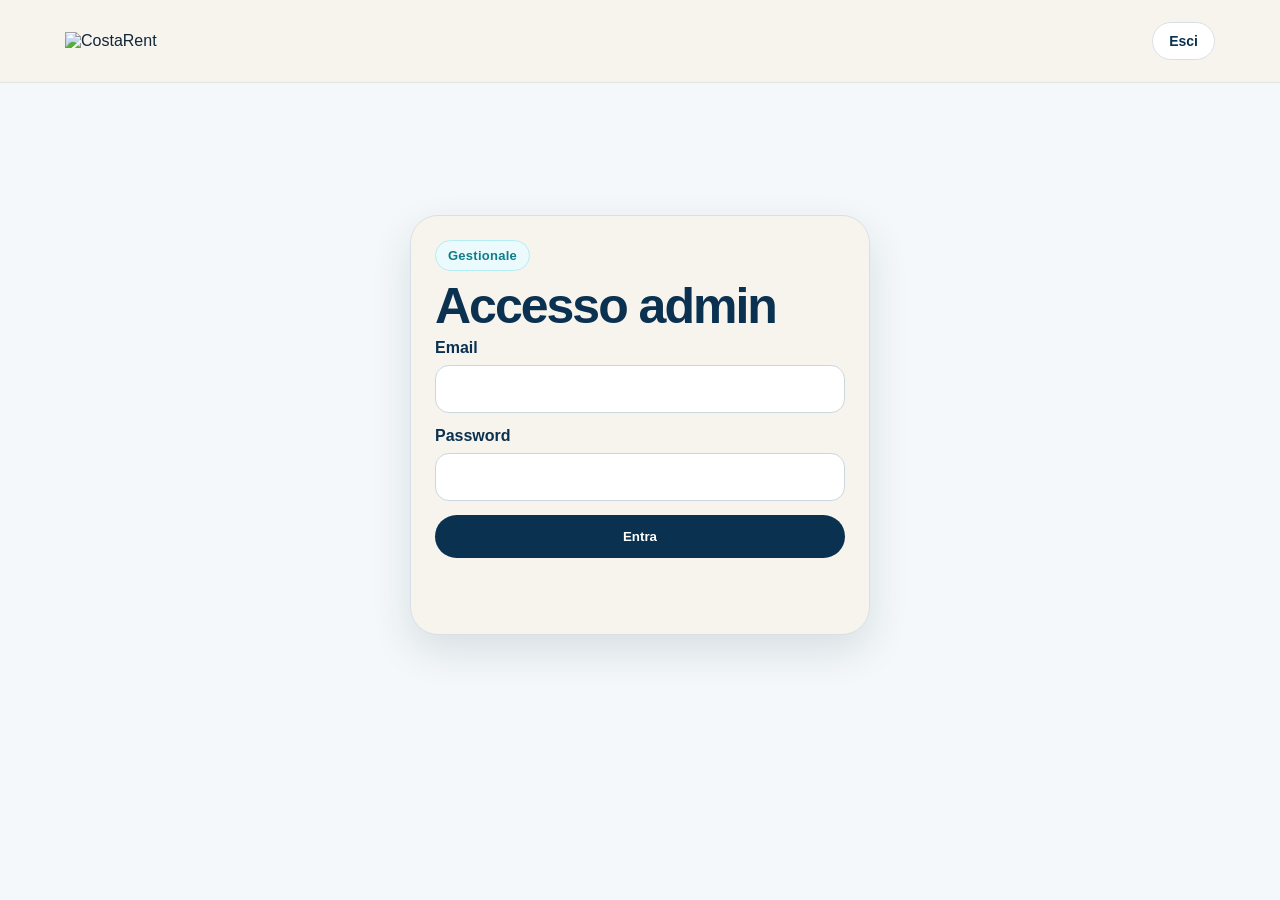
==== commit 9d2ca729: "Add files via upload" ====
--- a/admin.html
+++ b/admin.html
@@ -1,149 +1,65 @@
 <!doctype html>
 <html lang="it">
 <head>
-  <meta charset="utf-8" />
-  <meta name="viewport" content="width=device-width, initial-scale=1" />
+  <meta charset="utf-8">
+  <meta name="viewport" content="width=device-width, initial-scale=1">
   <title>Gestionale CostaRent</title>
-  <link rel="icon" href="assets/favicon.svg" />
-  <link rel="stylesheet" href="styles.css" />
+  <link rel="icon" href="assets/logo_small.png">
+  <link rel="stylesheet" href="styles.css">
 </head>
-<body class="admin-body">
-  <header class="site-header admin-header">
-    <nav class="nav container">
-      <a class="brand" href="index.html"><img src="assets/logo.svg" alt="CostaRent" /></a>
-      <div class="nav-links always-visible">
-        <a href="index.html">Sito pubblico</a>
-        <button class="btn btn-small btn-ghost" id="logoutBtn">Esci</button>
-      </div>
+<body class="admin-page">
+  <header class="topbar">
+    <nav class="container nav">
+      <a class="brand" href="index.html"><img src="assets/logo.png" alt="CostaRent"></a>
+      <div class="navlinks visible"><button class="btn small ghost" id="logoutBtn">Esci</button></div>
     </nav>
   </header>
-
   <main class="container admin-main">
     <section id="loginPanel" class="login-panel">
-      <div class="login-card">
+      <form id="loginForm" class="login-card">
         <span class="eyebrow">Gestionale</span>
-        <h1>Accesso admin</h1>
-        <p>Accedi con l’utente creato in Supabase Auth e inserito nella tabella <code>admins</code>.</p>
-        <form id="loginForm">
-          <label>Email<input id="loginEmail" type="email" required placeholder="admin@costarent.it" /></label>
-          <label>Password<input id="loginPassword" type="password" required placeholder="••••••••" /></label>
-          <button class="btn btn-full" type="submit">Entra</button>
-          <p class="form-msg" id="loginMessage"></p>
-        </form>
-      </div>
+        <h2>Accesso admin</h2>
+        <label>Email<input id="loginEmail" type="email" required></label>
+        <label>Password<input id="loginPassword" type="password" required></label>
+        <button class="btn full" type="submit">Entra</button>
+        <p id="loginMessage" class="message"></p>
+      </form>
     </section>
-
     <section id="adminPanel" class="hidden">
-      <div class="admin-title">
-        <div>
-          <span class="eyebrow">Dashboard</span>
-          <h1>Gestionale CostaRent</h1>
-        </div>
+      <div class="admin-head">
+        <div><span class="eyebrow">Dashboard</span><h1>Gestionale CostaRent</h1></div>
         <button class="btn" id="refreshBtn">Aggiorna</button>
       </div>
-
-      <div class="stats-grid">
-        <div class="stat"><small>Richieste nuove</small><strong id="statRequests">0</strong></div>
-        <div class="stat"><small>Confermate/in corso</small><strong id="statActive">0</strong></div>
-        <div class="stat"><small>Auto attive</small><strong id="statCars">0</strong></div>
-        <div class="stat"><small>Incasso stimato</small><strong id="statRevenue">0€</strong></div>
+      <div class="stats">
+        <div><small>Richieste</small><strong id="statRequests">0</strong></div>
+        <div><small>Confermate/In corso</small><strong id="statActive">0</strong></div>
+        <div><small>Auto attive</small><strong id="statCars">0</strong></div>
+        <div><small>Incasso stimato</small><strong id="statRevenue">0€</strong></div>
       </div>
-
       <div class="tabs">
-        <button class="tab-btn active" data-tab="bookingsTab">Prenotazioni</button>
-        <button class="tab-btn" data-tab="carsTab">Auto</button>
-        <button class="tab-btn" data-tab="manualTab">Nuova prenotazione manuale</button>
+        <button class="tab active" data-tab="bookingsTab">Prenotazioni</button>
+        <button class="tab" data-tab="carsTab">Auto</button>
       </div>
-
-      <section id="bookingsTab" class="tab-panel">
-        <div class="admin-card">
-          <div class="table-toolbar">
-            <h2>Prenotazioni</h2>
-            <div>
-              <select id="statusFilter">
-                <option value="all">Tutti gli stati</option>
-                <option value="request">Richiesta</option>
-                <option value="confirmed">Confermata</option>
-                <option value="active">In corso</option>
-                <option value="completed">Conclusa</option>
-                <option value="cancelled">Annullata</option>
-              </select>
-              <button class="btn btn-small" id="exportCsvBtn">Esporta CSV</button>
-            </div>
-          </div>
-          <div class="table-wrap">
-            <table>
-              <thead>
-                <tr><th>Codice</th><th>Cliente</th><th>Auto</th><th>Date</th><th>Totale</th><th>Stato</th><th>Azioni</th></tr>
-              </thead>
-              <tbody id="bookingsTable"></tbody>
-            </table>
-          </div>
+      <section id="bookingsTab" class="panel-card">
+        <div class="table-toolbar">
+          <h3>Prenotazioni</h3>
+          <select id="statusFilter">
+            <option value="all">Tutti</option>
+            <option value="request">Richieste</option>
+            <option value="confirmed">Confermate</option>
+            <option value="active">In corso</option>
+            <option value="completed">Concluse</option>
+            <option value="cancelled">Annullate</option>
+          </select>
         </div>
+        <div class="table-wrap"><table><thead><tr><th>Codice</th><th>Cliente</th><th>Auto</th><th>Date</th><th>Totale</th><th>Stato</th><th>Azioni</th></tr></thead><tbody id="bookingsTable"></tbody></table></div>
       </section>
-
-      <section id="carsTab" class="tab-panel hidden">
-        <div class="admin-grid">
-          <div class="admin-card">
-            <h2>Auto in flotta</h2>
-            <div id="adminCarsList" class="admin-cars-list"></div>
-          </div>
-          <div class="admin-card">
-            <h2 id="carFormTitle">Aggiungi auto</h2>
-            <form id="carForm" class="stack-form">
-              <input type="hidden" id="carId" />
-              <label>Nome auto<input id="carName" type="text" required placeholder="Fiat Panda Hybrid 1" /></label>
-              <label>Slug<input id="carSlug" type="text" required placeholder="panda-hybrid-1" /></label>
-              <div class="two-cols">
-                <label>Categoria<input id="carCategory" type="text" placeholder="Citycar Hybrid" /></label>
-                <label>Alimentazione<input id="carFuel" type="text" placeholder="Hybrid" /></label>
-              </div>
-              <div class="three-cols">
-                <label>Posti<input id="carSeats" type="number" min="1" value="5" /></label>
-                <label>Porte<input id="carDoors" type="number" min="1" value="5" /></label>
-                <label>Ordine<input id="carOrder" type="number" min="0" value="1" /></label>
-              </div>
-              <div class="two-cols">
-                <label>Prezzo luglio/agosto<input id="carHighPrice" type="number" min="0" step="1" required /></label>
-                <label>Prezzo altri mesi<input id="carLowPrice" type="number" min="0" step="1" required /></label>
-              </div>
-              <label>Cauzione indicativa<input id="carDeposit" type="number" min="0" step="50" /></label>
-              <label>Descrizione<textarea id="carDescription" rows="3"></textarea></label>
-              <label>URL immagine<input id="carImage" type="url" placeholder="https://..." /></label>
-              <label class="check-row"><input id="carActive" type="checkbox" checked /> Visibile sul sito</label>
-              <div class="button-row">
-                <button class="btn" type="submit">Salva auto</button>
-                <button class="btn btn-ghost" type="button" id="resetCarForm">Pulisci</button>
-              </div>
-              <p class="form-msg" id="carFormMessage"></p>
-            </form>
-          </div>
-        </div>
-      </section>
-
-      <section id="manualTab" class="tab-panel hidden">
-        <div class="admin-card narrow">
-          <h2>Inserisci prenotazione manuale</h2>
-          <form id="manualBookingForm" class="stack-form">
-            <label>Auto<select id="manualCar" required></select></label>
-            <div class="two-cols">
-              <label>Ritiro<input id="manualPickup" type="date" required /></label>
-              <label>Riconsegna<input id="manualReturn" type="date" required /></label>
-            </div>
-            <div class="two-cols">
-              <label>Nome cliente<input id="manualName" required /></label>
-              <label>Telefono<input id="manualPhone" required /></label>
-            </div>
-            <label>Email<input id="manualEmail" type="email" required /></label>
-            <label>Note<textarea id="manualNotes" rows="3"></textarea></label>
-            <button class="btn" type="submit">Crea prenotazione</button>
-            <p class="form-msg" id="manualMessage"></p>
-          </form>
-        </div>
+      <section id="carsTab" class="panel-card hidden">
+        <h3>Auto in flotta</h3>
+        <div id="adminCarsList" class="admin-cars"></div>
       </section>
     </section>
   </main>
-
   <script src="config.js"></script>
   <script type="module" src="js/admin.js"></script>
 </body>
--- a/styles.css
+++ b/styles.css
@@ -1,26 +1,136 @@
 :root{
-  --navy:#062B3F;
-  --navy-2:#093B55;
-  --cyan:#2FD3D8;
-  --cyan-2:#DDFBFD;
-  --sand:#F2C15C;
-  --cream:#F7F3EA;
-  --white:#ffffff;
-  --ink:#0E2430;
-  --muted:#607484;
-  --border:#D9E8EE;
-  --danger:#C64646;
-  --success:#16865F;
-  --shadow:0 18px 50px rgba(6,43,63,.14);
-  --radius:24px;
+  --navy:#0b3150;
+  --navy2:#123e63;
+  --cyan:#15bfd0;
+  --bg:#f7f4ee;
+  --card:#ffffff;
+  --text:#112638;
+  --muted:#5f7080;
+  --border:#d8e0e7;
+  --success:#148558;
+  --danger:#c74242;
+  --radius:22px;
+  --shadow:0 16px 40px rgba(17,38,56,.12);
 }
 *{box-sizing:border-box}
 html{scroll-behavior:smooth}
-body{margin:0;font-family:Inter,ui-sans-serif,system-ui,-apple-system,BlinkMacSystemFont,"Segoe UI",Roboto,Arial,sans-serif;background:var(--cream);color:var(--ink);line-height:1.55}
-a{color:inherit;text-decoration:none}
-img{max-width:100%;display:block}.container{width:min(1120px,92vw);margin:0 auto}.hidden{display:none!important}
-.site-header{position:sticky;top:0;z-index:30;background:rgba(247,243,234,.88);backdrop-filter:blur(16px);border-bottom:1px solid rgba(6,43,63,.08)}
-.nav{height:82px;display:flex;align-items:center;justify-content:space-between;gap:24px}.brand img{width:178px;height:auto}.nav-links{display:flex;align-items:center;gap:20px;color:var(--navy);font-weight:700}.nav-links a:hover{color:#087a88}.nav-toggle{display:none;background:var(--navy);color:#fff;border:0;border-radius:12px;font-size:22px;padding:8px 12px}.btn{display:inline-flex;align-items:center;justify-content:center;background:var(--navy);color:#fff;border:0;border-radius:999px;padding:14px 22px;font-weight:800;cursor:pointer;box-shadow:0 8px 20px rgba(6,43,63,.15);transition:.2s}.btn:hover{transform:translateY(-1px);background:#0b3b55}.btn-ghost{background:#fff;color:var(--navy);border:1px solid var(--border);box-shadow:none}.btn-small{padding:9px 15px;font-size:14px}.btn-full{width:100%}.button-row{display:flex;gap:10px;flex-wrap:wrap}.hero{background:linear-gradient(135deg,#062B3F 0%,#0B526C 55%,#2FD3D8 130%);color:white;padding:82px 0 70px}.hero-grid{display:grid;grid-template-columns:1.05fr .95fr;gap:42px;align-items:center}.pill,.eyebrow{display:inline-block;background:rgba(47,211,216,.14);color:#0E8091;border:1px solid rgba(47,211,216,.26);padding:7px 12px;border-radius:999px;font-weight:800;font-size:13px;letter-spacing:.02em}.hero .pill{color:#dffcff;background:rgba(255,255,255,.12);border-color:rgba(255,255,255,.22)}.hero h1{font-size:clamp(42px,7vw,76px);line-height:.95;margin:18px 0 20px;letter-spacing:-.05em}.hero p{font-size:20px;color:rgba(255,255,255,.86);max-width:650px}.hero-actions{display:flex;gap:14px;flex-wrap:wrap;margin-top:28px}.trust-row{display:flex;gap:16px;flex-wrap:wrap;margin-top:24px;color:#daf9fa;font-weight:700}.hero-card{display:flex;justify-content:center}.road-card{width:min(420px,100%);min-height:360px;background:rgba(255,255,255,.12);border:1px solid rgba(255,255,255,.22);border-radius:36px;padding:28px;box-shadow:var(--shadow);position:relative;overflow:hidden}.road-card:after{content:"";position:absolute;left:-10%;right:-10%;bottom:48px;height:86px;background:linear-gradient(90deg,transparent,#fff,transparent);opacity:.13;transform:rotate(-7deg)}.road-card .car-shape{font-size:120px;text-align:center;margin:44px 0 20px}.road-card h3{font-size:36px;margin:0}.road-card p{font-size:16px}.section{padding:74px 0}.section-head{margin-bottom:28px}.section-head h2,.booking-grid h2{font-size:clamp(30px,4vw,48px);line-height:1;margin:12px 0;color:var(--navy);letter-spacing:-.03em}.section-head p,.booking-grid p{color:var(--muted);font-size:18px}.cars-grid{display:grid;grid-template-columns:repeat(3,1fr);gap:20px}.car-card{background:#fff;border:1px solid var(--border);border-radius:var(--radius);padding:20px;box-shadow:var(--shadow);display:flex;flex-direction:column;gap:15px}.car-img{height:170px;border-radius:18px;background:linear-gradient(135deg,var(--cyan-2),#fff);display:flex;align-items:center;justify-content:center;font-size:68px;overflow:hidden}.car-img img{width:100%;height:100%;object-fit:cover}.car-card h3{font-size:22px;margin:0}.car-meta{display:flex;flex-wrap:wrap;gap:8px}.car-meta span{background:#EFF8FA;color:var(--navy);padding:7px 10px;border-radius:999px;font-weight:700;font-size:13px}.car-price{display:flex;justify-content:space-between;border-top:1px solid var(--border);padding-top:14px}.car-price strong{font-size:22px;color:var(--navy)}.booking-section{background:#fff}.booking-grid{display:grid;grid-template-columns:.9fr 1.1fr;gap:36px;align-items:start}.notice{background:#FFF5D9;border:1px solid #F4DF9E;color:#674B0C;border-radius:18px;padding:16px;margin-top:22px}.booking-card,.login-card,.admin-card{background:#fff;border:1px solid var(--border);border-radius:var(--radius);padding:24px;box-shadow:var(--shadow)}.booking-section .booking-card{background:var(--cream)}label{display:flex;flex-direction:column;gap:7px;font-weight:800;color:var(--navy);font-size:14px}input,select,textarea{width:100%;border:1px solid #CFE0E7;background:#fff;border-radius:14px;padding:13px 14px;font:inherit;color:var(--ink);outline:none}input:focus,select:focus,textarea:focus{border-color:var(--cyan);box-shadow:0 0 0 4px rgba(47,211,216,.18)}.two-cols{display:grid;grid-template-columns:1fr 1fr;gap:12px}.three-cols{display:grid;grid-template-columns:1fr 1fr 1fr;gap:12px}.booking-card,.stack-form{display:grid;gap:14px}.quote-box{display:grid;grid-template-columns:repeat(3,1fr);gap:10px;background:#fff;border:1px dashed #b8cdd6;border-radius:18px;padding:12px}.quote-box div{padding:10px;border-radius:12px;background:#F8FCFD}.quote-box small{display:block;color:var(--muted);font-weight:800}.quote-box strong{font-size:20px;color:var(--navy)}.form-msg{margin:0;font-weight:800;color:var(--navy)}.form-msg.error{color:var(--danger)}.form-msg.success{color:var(--success)}.price-grid{display:grid;grid-template-columns:repeat(3,1fr);gap:18px}.price-card{background:#fff;border:1px solid var(--border);border-radius:var(--radius);padding:24px}.price-card.highlighted{border-color:var(--cyan);box-shadow:var(--shadow)}.price-card h3{margin-top:0;color:var(--navy)}.price-card strong{font-size:30px;color:var(--navy)}.faq details{background:#fff;border:1px solid var(--border);border-radius:18px;margin-bottom:12px;padding:18px}.faq summary{cursor:pointer;font-weight:900;color:var(--navy)}.footer{background:var(--navy);color:#d8eef2;padding:34px 0}.footer-grid{display:flex;justify-content:space-between;gap:20px;align-items:center}.footer img{width:160px}
-.empty{padding:22px;border:1px dashed var(--border);border-radius:18px;background:#fff;color:var(--muted)}
-.admin-body{background:#F4F8FA}.admin-main{padding:36px 0 70px}.admin-header .nav{height:76px}.always-visible{display:flex!important}.login-panel{min-height:70vh;display:grid;place-items:center}.login-card{width:min(460px,100%)}.login-card h1,.admin-title h1{color:var(--navy);margin:8px 0 12px}.admin-title{display:flex;align-items:center;justify-content:space-between;gap:16px;margin-bottom:22px}.stats-grid{display:grid;grid-template-columns:repeat(4,1fr);gap:16px;margin-bottom:20px}.stat{background:#fff;border:1px solid var(--border);border-radius:20px;padding:20px;box-shadow:0 8px 26px rgba(6,43,63,.08)}.stat small{display:block;color:var(--muted);font-weight:800}.stat strong{font-size:34px;color:var(--navy)}.tabs{display:flex;gap:10px;margin:22px 0;flex-wrap:wrap}.tab-btn{border:1px solid var(--border);background:#fff;color:var(--navy);border-radius:999px;padding:12px 18px;font-weight:900;cursor:pointer}.tab-btn.active{background:var(--navy);color:#fff}.table-toolbar{display:flex;justify-content:space-between;gap:16px;align-items:center;margin-bottom:16px}.table-wrap{overflow:auto}table{width:100%;border-collapse:collapse}th,td{text-align:left;border-bottom:1px solid var(--border);padding:12px;vertical-align:top}th{color:var(--navy);font-size:13px;text-transform:uppercase;letter-spacing:.04em}td{font-size:14px}.status{display:inline-flex;border-radius:999px;padding:5px 9px;font-weight:900;font-size:12px}.status.request{background:#FFF5D9;color:#76570A}.status.confirmed{background:#DDFBFD;color:#0A6B75}.status.active{background:#E9F9EF;color:#137343}.status.completed{background:#EDF0F2;color:#4C5A61}.status.cancelled{background:#F9E8E8;color:#A13535}.row-actions{display:flex;gap:7px;flex-wrap:wrap}.mini-btn{border:1px solid var(--border);background:#fff;border-radius:10px;padding:7px 9px;font-weight:800;cursor:pointer}.mini-btn:hover{border-color:var(--cyan)}.admin-grid{display:grid;grid-template-columns:1fr 1fr;gap:18px}.admin-cars-list{display:grid;gap:12px}.admin-car-item{display:flex;justify-content:space-between;gap:12px;border:1px solid var(--border);border-radius:16px;padding:14px;background:#FBFEFF}.check-row{flex-direction:row;align-items:center}.check-row input{width:auto}.narrow{max-width:720px}.badge{display:inline-block;background:#EFF8FA;border-radius:999px;padding:5px 8px;font-weight:800;color:var(--navy)}
-@media (max-width:860px){.nav-toggle{display:block}.nav-links{position:absolute;left:4vw;right:4vw;top:76px;background:#fff;border:1px solid var(--border);border-radius:18px;padding:16px;box-shadow:var(--shadow);display:none;flex-direction:column;align-items:flex-start}.nav-links.open{display:flex}.hero-grid,.booking-grid,.admin-grid{grid-template-columns:1fr}.cars-grid,.price-grid,.stats-grid{grid-template-columns:1fr}.two-cols,.three-cols,.quote-box{grid-template-columns:1fr}.footer-grid{flex-direction:column;align-items:flex-start}.table-toolbar,.admin-title{flex-direction:column;align-items:flex-start}.always-visible{position:static;background:transparent;border:0;box-shadow:none;flex-direction:row;align-items:center;padding:0}}
+body{margin:0;font-family:Inter,Arial,sans-serif;background:var(--bg);color:var(--text)}
+a{text-decoration:none;color:inherit}
+img{max-width:100%;display:block}
+.container{width:min(1150px,92vw);margin:0 auto}
+.hidden{display:none!important}
+.topbar{position:sticky;top:0;background:rgba(247,244,238,.96);backdrop-filter:blur(12px);border-bottom:1px solid rgba(17,38,56,.08);z-index:30}
+.nav{display:flex;align-items:center;justify-content:space-between;gap:20px;min-height:82px}
+.brand img{width:240px;max-width:55vw;height:auto}
+.navlinks{display:flex;align-items:center;gap:22px;font-weight:700;color:var(--navy)}
+.navlinks a:hover{color:var(--cyan)}
+.menu-btn{display:none;border:0;background:var(--navy);color:#fff;border-radius:12px;padding:8px 12px;font-size:24px}
+.btn{display:inline-flex;align-items:center;justify-content:center;border:0;border-radius:999px;padding:14px 24px;background:var(--navy);color:#fff;font-weight:800;cursor:pointer;transition:.18s}
+.btn:hover{transform:translateY(-1px);background:var(--navy2)}
+.btn.ghost{background:#fff;color:var(--navy);border:1px solid var(--border)}
+.btn.small{padding:10px 16px;font-size:14px}
+.btn.full{width:100%}
+.hero{padding:70px 0;background:linear-gradient(135deg,#0b3150,#176184 55%,#1ec9d8);color:#fff}
+.hero-grid{display:grid;grid-template-columns:1.1fr .9fr;gap:38px;align-items:center}
+.pill,.eyebrow{display:inline-flex;padding:7px 12px;border-radius:999px;font-size:13px;font-weight:800;letter-spacing:.02em}
+.hero .pill{background:rgba(255,255,255,.14);border:1px solid rgba(255,255,255,.22)}
+.eyebrow{background:#ebfbfd;border:1px solid #b6edf2;color:#0d7d8a}
+.hero h1{font-size:clamp(40px,6vw,68px);line-height:.98;margin:16px 0 14px;letter-spacing:-.04em}
+.hero p{font-size:18px;line-height:1.6;max-width:640px;color:#eefcff}
+.hero-actions{display:flex;flex-wrap:wrap;gap:14px;margin:24px 0}
+.ticks{display:flex;flex-wrap:wrap;gap:12px;color:#e8fcff;font-weight:700}
+.ticks span{background:rgba(255,255,255,.12);padding:10px 14px;border-radius:999px;border:1px solid rgba(255,255,255,.15)}
+.hero-card{background:#fff;border-radius:28px;padding:18px;box-shadow:var(--shadow);color:var(--text)}
+.hero-card img{border-radius:18px;aspect-ratio:4/3;object-fit:cover;width:100%;background:#eef3f7}
+.hero-price{margin-top:16px;display:grid;gap:4px}
+.hero-price strong{font-size:24px;color:var(--navy)}
+.hero-price span{color:var(--muted)}
+.section{padding:72px 0}
+.section-title{margin-bottom:26px}
+.section-title h2,.booking-info h2,.admin-head h1,.login-card h2{margin:10px 0 8px;font-size:clamp(32px,4.4vw,50px);line-height:1;letter-spacing:-.04em;color:var(--navy)}
+.section-title p,.booking-info p{margin:0;color:var(--muted);font-size:18px;line-height:1.6;max-width:780px}
+.cars-grid{display:grid;grid-template-columns:repeat(3,1fr);gap:22px}
+.loading-card,.empty{padding:30px;background:#fff;border:1px solid var(--border);border-radius:var(--radius);box-shadow:var(--shadow)}
+.car-card{background:var(--card);border:1px solid var(--border);border-radius:var(--radius);overflow:hidden;box-shadow:var(--shadow);display:flex;flex-direction:column;cursor:pointer;transition:.18s}
+.car-card:hover{transform:translateY(-4px)}
+.car-photo{aspect-ratio:4/3;background:#eef3f7;display:flex;align-items:center;justify-content:center;padding:14px}
+.car-photo img{width:100%;height:100%;object-fit:contain}
+.car-content{padding:20px 20px 18px}
+.car-top{display:flex;align-items:center;justify-content:space-between;gap:10px;margin-bottom:12px}
+.group{display:inline-flex;background:#eef7fa;color:var(--navy);border:1px solid var(--border);padding:6px 10px;border-radius:999px;font-weight:800;font-size:14px}
+.fuel{color:#0a7e8b;font-weight:800;font-size:14px}
+.car-card h3{margin:0 0 8px;color:var(--navy);font-size:28px;line-height:1.05;letter-spacing:-.03em}
+.car-card p{margin:0 0 12px;color:var(--muted);min-height:70px}
+.meta{display:flex;flex-wrap:wrap;gap:10px;margin:12px 0}
+.meta span{padding:8px 11px;border-radius:999px;background:#f7fafb;border:1px solid var(--border);font-size:14px;font-weight:700;color:var(--navy)}
+.tariff{border-top:1px solid var(--border);padding:16px 20px 20px;display:grid;gap:2px}
+.tariff small{color:var(--muted);font-weight:700;text-transform:uppercase;letter-spacing:.06em}
+.tariff strong{font-size:30px;color:var(--navy)}
+.tariff span{color:var(--muted);font-size:14px}
+.booking-section{background:#fff}
+.booking-grid{display:grid;grid-template-columns:.92fr 1.08fr;gap:32px;align-items:start}
+.fixed-box{margin-top:20px;background:#fff8e3;border:1px solid #efd995;border-radius:20px;padding:18px;display:grid;gap:4px;color:#6c4f12}
+.fixed-box small{font-weight:800;text-transform:uppercase;letter-spacing:.05em}
+.fixed-box strong{font-size:28px;color:#543d0c}
+.booking-card,.panel-card,.login-card{background:var(--bg);border:1px solid var(--border);border-radius:28px;padding:24px;box-shadow:var(--shadow)}
+.booking-card label,.login-card label{display:grid;gap:8px;font-weight:700;color:var(--navy);margin-bottom:14px}
+input,select,textarea{width:100%;padding:14px 15px;border:1px solid #cad7df;border-radius:14px;background:#fff;font:inherit;color:var(--text)}
+textarea{resize:vertical}
+input:focus,select:focus,textarea:focus{outline:2px solid rgba(21,191,208,.2);border-color:#4fd1dc}
+.two{display:grid;grid-template-columns:repeat(2,1fr);gap:14px}
+.quote{display:grid;grid-template-columns:repeat(3,1fr);gap:12px;margin:18px 0;padding:16px;border-radius:20px;background:#eff7fa;border:1px solid var(--border)}
+.quote div{display:grid;gap:4px}
+.quote small{color:var(--muted);font-weight:700}
+.quote strong{font-size:24px;color:var(--navy)}
+.message{min-height:24px;margin-top:12px;font-weight:700}
+.message.success{color:var(--success)}
+.message.error{color:var(--danger)}
+.steps{display:grid;grid-template-columns:repeat(3,1fr);gap:18px}
+.steps article{background:#fff;border:1px solid var(--border);padding:24px;border-radius:24px;box-shadow:var(--shadow)}
+.steps span{display:grid;place-items:center;width:42px;height:42px;border-radius:50%;background:var(--navy);color:#fff;font-weight:800}
+.steps h3{margin:16px 0 10px;color:var(--navy);font-size:22px}
+.steps p{margin:0;color:var(--muted)}
+.faq details{background:#fff;border:1px solid var(--border);border-radius:18px;padding:18px 20px;box-shadow:0 8px 18px rgba(17,38,56,.05);margin-bottom:14px}
+.faq summary{cursor:pointer;font-weight:800;color:var(--navy)}
+.faq p{color:var(--muted)}
+.footer{padding:26px 0;background:#0b3150;color:#e7f5fb}
+.footer-grid{display:flex;justify-content:space-between;gap:18px;align-items:center}
+.footer img{width:220px;max-width:50vw}
+.footer p{margin:6px 0;color:#d7eef4}
+.admin-page{background:#f4f8fa}
+.admin-main{padding:36px 0 70px}
+.login-panel{min-height:68vh;display:grid;place-items:center}
+.login-card{max-width:460px;width:100%}
+.admin-head{display:flex;justify-content:space-between;gap:18px;align-items:center;margin-bottom:18px}
+.stats{display:grid;grid-template-columns:repeat(4,1fr);gap:14px;margin-bottom:20px}
+.stats div{background:#fff;border:1px solid var(--border);border-radius:18px;padding:18px;box-shadow:0 6px 16px rgba(17,38,56,.05)}
+.stats small{display:block;color:var(--muted);font-weight:700;margin-bottom:6px}
+.stats strong{font-size:28px;color:var(--navy)}
+.tabs{display:flex;gap:10px;margin-bottom:16px}
+.tab{padding:11px 16px;border-radius:999px;border:1px solid var(--border);background:#fff;color:var(--navy);font-weight:800;cursor:pointer}
+.tab.active{background:var(--navy);color:#fff}
+.table-toolbar{display:flex;align-items:center;justify-content:space-between;gap:16px;margin-bottom:12px}
+.table-wrap{overflow:auto}
+.table-wrap table{width:100%;border-collapse:collapse}
+.table-wrap th,.table-wrap td{padding:14px;border-bottom:1px solid var(--border);vertical-align:top;text-align:left}
+.table-wrap th{color:var(--muted);font-size:13px;text-transform:uppercase;letter-spacing:.06em}
+.badge{display:inline-flex;padding:7px 11px;border-radius:999px;font-weight:800;font-size:13px}
+.badge.request{background:#fff4d8;color:#8a6508}
+.badge.confirmed{background:#dff7ec;color:#106645}
+.badge.active{background:#dbf5fb;color:#0b6773}
+.badge.completed{background:#edf0f2;color:#455560}
+.badge.cancelled{background:#ffe2e2;color:#9e3030}
+.row-actions{display:flex;flex-wrap:wrap;gap:8px}
+.mini-btn{padding:8px 10px;border-radius:12px;border:1px solid var(--border);background:#fff;color:var(--navy);font-weight:700;cursor:pointer}
+.admin-cars{display:grid;grid-template-columns:repeat(3,1fr);gap:16px}
+.admin-car{background:#fff;border:1px solid var(--border);border-radius:18px;padding:18px}
+.admin-car h3{margin:0 0 8px;color:var(--navy)}
+.admin-car p{margin:5px 0;color:var(--muted)}
+@media (max-width:960px){
+  .menu-btn{display:block}
+  .navlinks{display:none;position:absolute;top:78px;left:4vw;right:4vw;flex-direction:column;align-items:flex-start;padding:18px;background:#fff;border:1px solid var(--border);border-radius:18px;box-shadow:var(--shadow)}
+  .navlinks.open,.navlinks.visible{display:flex}
+  .hero-grid,.booking-grid,.cars-grid,.steps,.stats,.admin-cars{grid-template-columns:1fr}
+  .two,.quote{grid-template-columns:1fr}
+  .footer-grid,.admin-head,.table-toolbar{flex-direction:column;align-items:flex-start}
+}
